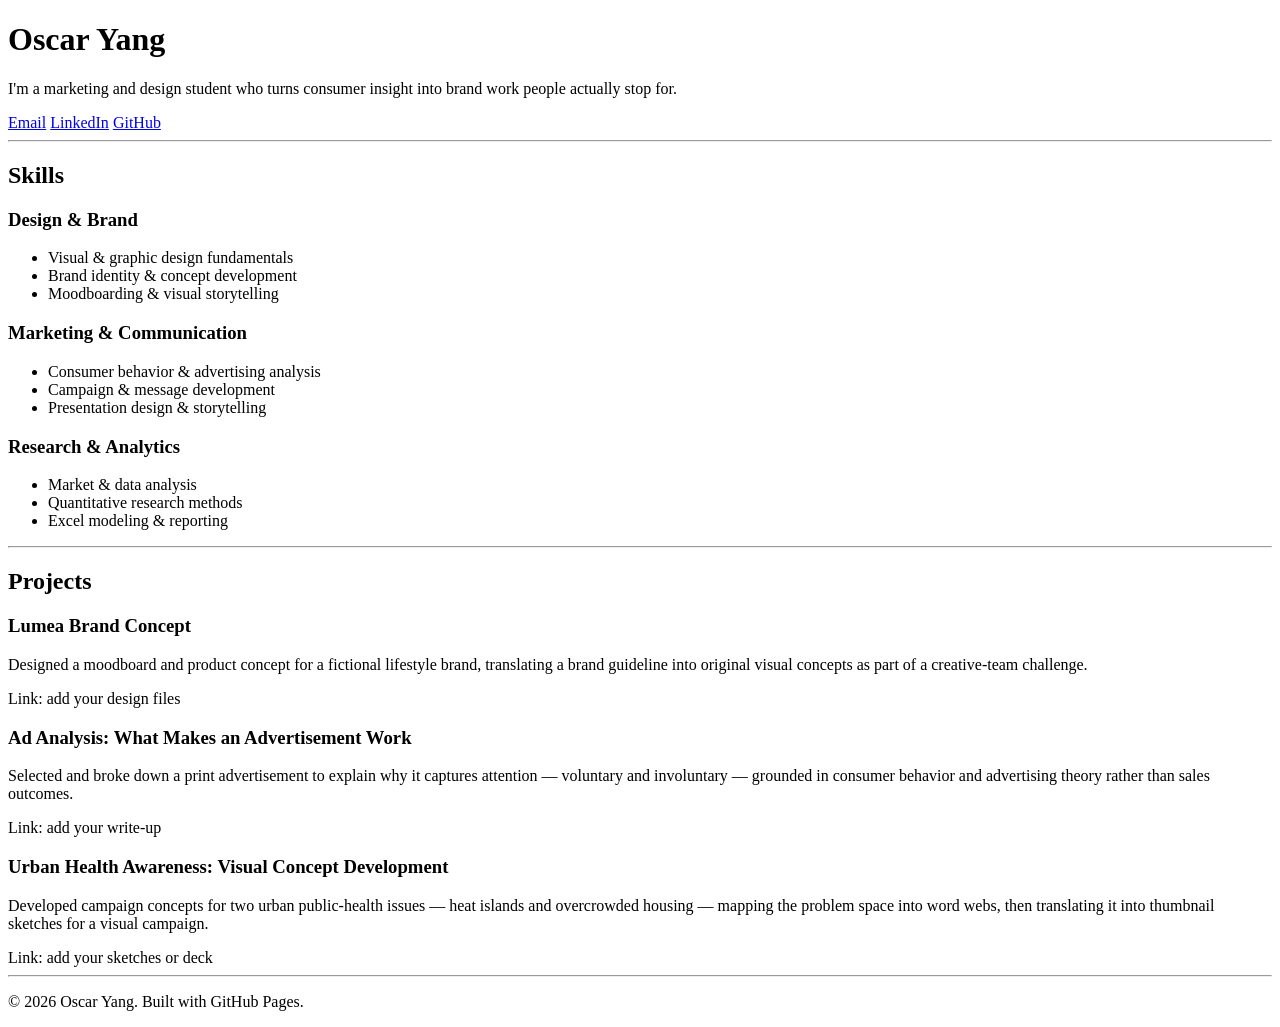
==== index.html @ eaabc6bc "Create index.html main page" ====
<!doctype html>
<html lang="en">
<head>
  <meta charset="UTF-8" />
  <meta name="viewport" content="width=device-width, initial-scale=1.0" />
  <title>Oscar Yang — Portfolio</title>
  <meta name="description" content="Oscar Yang — business, analytics, and design portfolio." />
  <link rel="preconnect" href="https://fonts.googleapis.com">
  <link rel="preconnect" href="https://fonts.gstatic.com" crossorigin>
  <link href="https://fonts.googleapis.com/css2?family=Fraunces:opsz,wght@9..144,400;9..144,500;9..144,600&family=IBM+Plex+Sans:wght@400;500;600&display=swap" rel="stylesheet">
  <link rel="stylesheet" href="style.css">
</head>
<body>

  <div class="wrap">

    <!-- ============ PERSONAL STATEMENT ============ -->
    <header class="hero">
      <h1 class="name">Oscar Yang</h1>
      <!-- EDIT: adjust wording so it sounds like you -->
      <p class="statement">I'm a marketing and design student who turns consumer insight into brand work people actually stop for.</p>
      <nav class="contact-row" aria-label="Contact links">
        <!-- EDIT: swap in your real email / LinkedIn / GitHub -->
        <a href="mailto:oscar.yang@example.com">Email</a>
        <a href="https://linkedin.com/in/your-handle" target="_blank" rel="noopener">LinkedIn</a>
        <a href="https://github.com/your-username" target="_blank" rel="noopener">GitHub</a>
      </nav>
    </header>

    <hr class="rule" />

    <!-- ============ SKILLS ============ -->
    <section id="skills" aria-labelledby="skills-heading">
      <h2 id="skills-heading">Skills</h2>
      <div class="skills-grid">

        <div class="skill-group">
          <h3>Design &amp; Brand</h3>
          <ul>
            <li>Visual &amp; graphic design fundamentals</li>
            <li>Brand identity &amp; concept development</li>
            <li>Moodboarding &amp; visual storytelling</li>
          </ul>
        </div>

        <div class="skill-group">
          <h3>Marketing &amp; Communication</h3>
          <ul>
            <li>Consumer behavior &amp; advertising analysis</li>
            <li>Campaign &amp; message development</li>
            <li>Presentation design &amp; storytelling</li>
          </ul>
        </div>

        <div class="skill-group">
          <h3>Research &amp; Analytics</h3>
          <ul>
            <li>Market &amp; data analysis</li>
            <li>Quantitative research methods</li>
            <li>Excel modeling &amp; reporting</li>
          </ul>
        </div>

      </div>
    </section>

    <hr class="rule" />

    <!-- ============ PROJECTS ============ -->
    <!-- EDIT: swap these three for the projects you actually want employers to see -->
    <section id="projects" aria-labelledby="projects-heading">
      <h2 id="projects-heading">Projects</h2>
      <div class="projects-grid">

        <article class="project-card">
          <h3>Lumea Brand Concept</h3>
          <p>Designed a moodboard and product concept for a fictional lifestyle brand, translating a brand guideline into original visual concepts as part of a creative-team challenge.</p>
          <!-- EDIT: add href to your design files -->
          <span class="project-link muted">Link: add your design files</span>
        </article>

        <article class="project-card">
          <h3>Ad Analysis: What Makes an Advertisement Work</h3>
          <p>Selected and broke down a print advertisement to explain why it captures attention — voluntary and involuntary — grounded in consumer behavior and advertising theory rather than sales outcomes.</p>
          <!-- EDIT: add href to your write-up -->
          <span class="project-link muted">Link: add your write-up</span>
        </article>

        <article class="project-card">
          <h3>Urban Health Awareness: Visual Concept Development</h3>
          <p>Developed campaign concepts for two urban public-health issues — heat islands and overcrowded housing — mapping the problem space into word webs, then translating it into thumbnail sketches for a visual campaign.</p>
          <!-- EDIT: add href to your sketches or deck -->
          <span class="project-link muted">Link: add your sketches or deck</span>
        </article>

      </div>
    </section>

    <hr class="rule" />

    <footer class="footer">
      <p>&copy; 2026 Oscar Yang. Built with GitHub Pages.</p>
    </footer>

  </div>

</body>
</html>
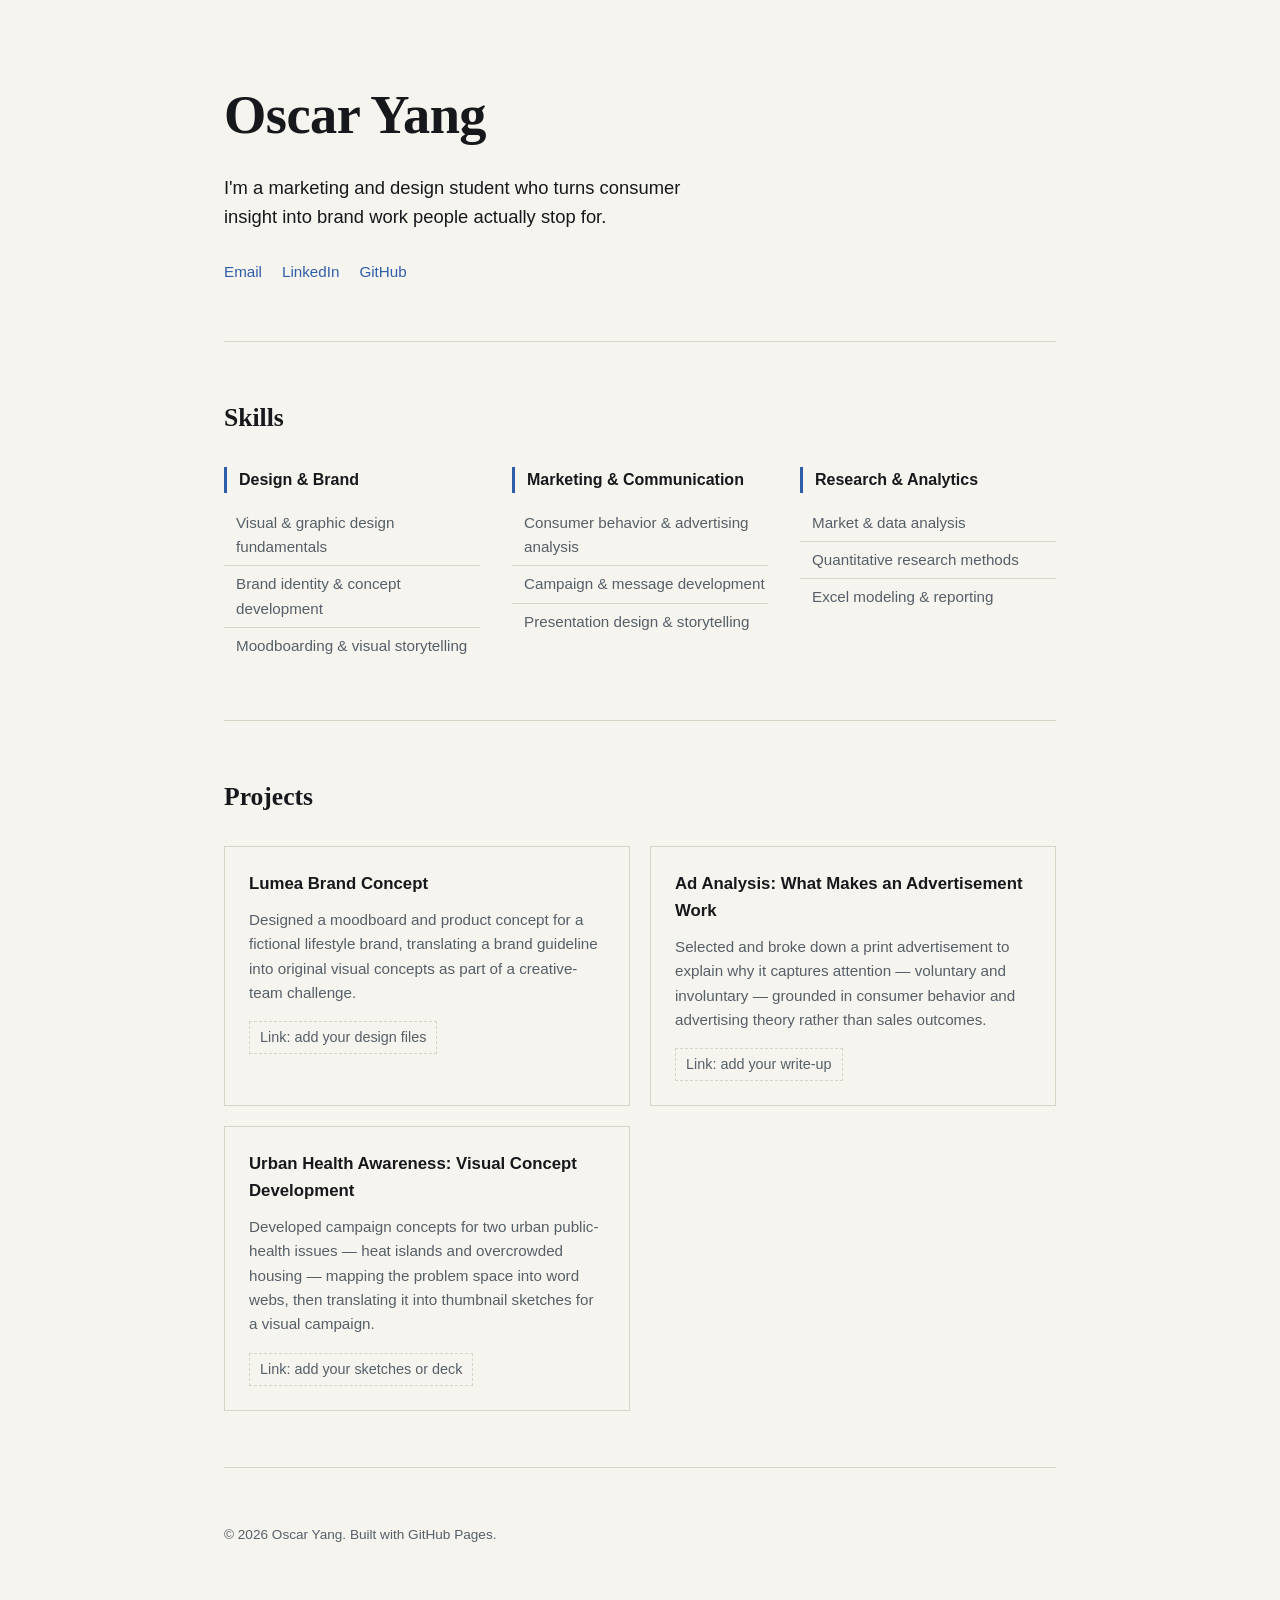
==== commit 99a78086: "Update index.html" ====
--- a/index.html
+++ b/index.html
@@ -21,9 +21,9 @@
       <p class="statement">I'm a marketing and design student who turns consumer insight into brand work people actually stop for.</p>
       <nav class="contact-row" aria-label="Contact links">
         <!-- EDIT: swap in your real email / LinkedIn / GitHub -->
-        <a href="mailto:oscar.yang@example.com">Email</a>
-        <a href="https://linkedin.com/in/your-handle" target="_blank" rel="noopener">LinkedIn</a>
-        <a href="https://github.com/your-username" target="_blank" rel="noopener">GitHub</a>
+        <a href="mailto:oy37@scarletmail.rutgers.edu">Email</a>
+        <a href="https://www.linkedin.com/in/oscar-yang40/="_blank" rel="noopener">LinkedIn</a>
+        <a href="https://github.com/oy37" target="_blank" rel="noopener">GitHub</a>
       </nav>
     </header>
 
--- a/style.css
+++ b/style.css
@@ -0,0 +1,205 @@
+:root {
+  --paper: #F6F4EE;
+  --ink: #17181C;
+  --slate: #565F68;
+  --line: #D8D3C6;
+  --accent: #2F5EA8;
+  --accent-soft: #E8EEF7;
+
+  --serif: "Fraunces", Georgia, serif;
+  --sans: "IBM Plex Sans", -apple-system, BlinkMacSystemFont, "Segoe UI", sans-serif;
+}
+
+* {
+  box-sizing: border-box;
+}
+
+html {
+  scroll-behavior: smooth;
+}
+
+body {
+  margin: 0;
+  background: var(--paper);
+  color: var(--ink);
+  font-family: var(--sans);
+  font-size: 17px;
+  line-height: 1.6;
+  -webkit-font-smoothing: antialiased;
+}
+
+.wrap {
+  max-width: 880px;
+  margin: 0 auto;
+  padding: 72px 24px 96px;
+}
+
+a {
+  color: var(--accent);
+  text-decoration: none;
+  border-bottom: 1px solid transparent;
+}
+
+a:hover {
+  border-bottom-color: var(--accent);
+}
+
+a:focus-visible,
+button:focus-visible {
+  outline: 2px solid var(--accent);
+  outline-offset: 3px;
+}
+
+/* ---------- Hero / Personal statement ---------- */
+
+.hero {
+  animation: rise 0.5s ease-out;
+}
+
+@media (prefers-reduced-motion: reduce) {
+  .hero {
+    animation: none;
+  }
+}
+
+@keyframes rise {
+  from { opacity: 0; transform: translateY(8px); }
+  to { opacity: 1; transform: translateY(0); }
+}
+
+.name {
+  font-family: var(--serif);
+  font-weight: 600;
+  font-size: clamp(2.4rem, 5vw, 3.4rem);
+  letter-spacing: -0.01em;
+  margin: 0 0 14px;
+}
+
+.statement {
+  font-size: 1.15rem;
+  max-width: 46ch;
+  color: var(--ink);
+  margin: 0 0 28px;
+}
+
+.contact-row {
+  display: flex;
+  gap: 20px;
+  font-size: 0.95rem;
+}
+
+/* ---------- Section rules ---------- */
+
+.rule {
+  border: none;
+  border-top: 1px solid var(--line);
+  margin: 56px 0;
+}
+
+section h2 {
+  font-family: var(--serif);
+  font-weight: 600;
+  font-size: 1.6rem;
+  margin: 0 0 28px;
+}
+
+/* ---------- Skills ---------- */
+
+.skills-grid {
+  display: grid;
+  grid-template-columns: repeat(3, 1fr);
+  gap: 32px;
+}
+
+.skill-group h3 {
+  font-size: 1rem;
+  font-weight: 600;
+  margin: 0 0 12px;
+  padding-left: 12px;
+  border-left: 3px solid var(--accent);
+}
+
+.skill-group ul {
+  margin: 0;
+  padding: 0;
+  list-style: none;
+}
+
+.skill-group li {
+  color: var(--slate);
+  font-size: 0.95rem;
+  padding: 6px 0 6px 12px;
+  border-bottom: 1px solid var(--line);
+}
+
+.skill-group li:last-child {
+  border-bottom: none;
+}
+
+/* ---------- Projects ---------- */
+
+.projects-grid {
+  display: grid;
+  grid-template-columns: 1fr 1fr;
+  gap: 20px;
+}
+
+.project-card {
+  border: 1px solid var(--line);
+  padding: 24px;
+  background: transparent;
+}
+
+.project-card h3 {
+  font-size: 1.05rem;
+  font-weight: 600;
+  margin: 0 0 10px;
+}
+
+.project-card p {
+  color: var(--slate);
+  font-size: 0.95rem;
+  margin: 0 0 16px;
+}
+
+.project-link {
+  display: inline-block;
+  font-size: 0.9rem;
+  padding: 4px 10px;
+  background: var(--accent-soft);
+  color: var(--accent);
+}
+
+.project-link.muted {
+  background: transparent;
+  color: var(--slate);
+  border: 1px dashed var(--line);
+}
+
+/* ---------- Footer ---------- */
+
+.footer {
+  color: var(--slate);
+  font-size: 0.85rem;
+}
+
+/* ---------- Responsive ---------- */
+
+@media (max-width: 700px) {
+  .wrap {
+    padding: 48px 20px 72px;
+  }
+
+  .skills-grid {
+    grid-template-columns: 1fr;
+    gap: 24px;
+  }
+
+  .projects-grid {
+    grid-template-columns: 1fr;
+  }
+
+  .contact-row {
+    flex-wrap: wrap;
+  }
+}
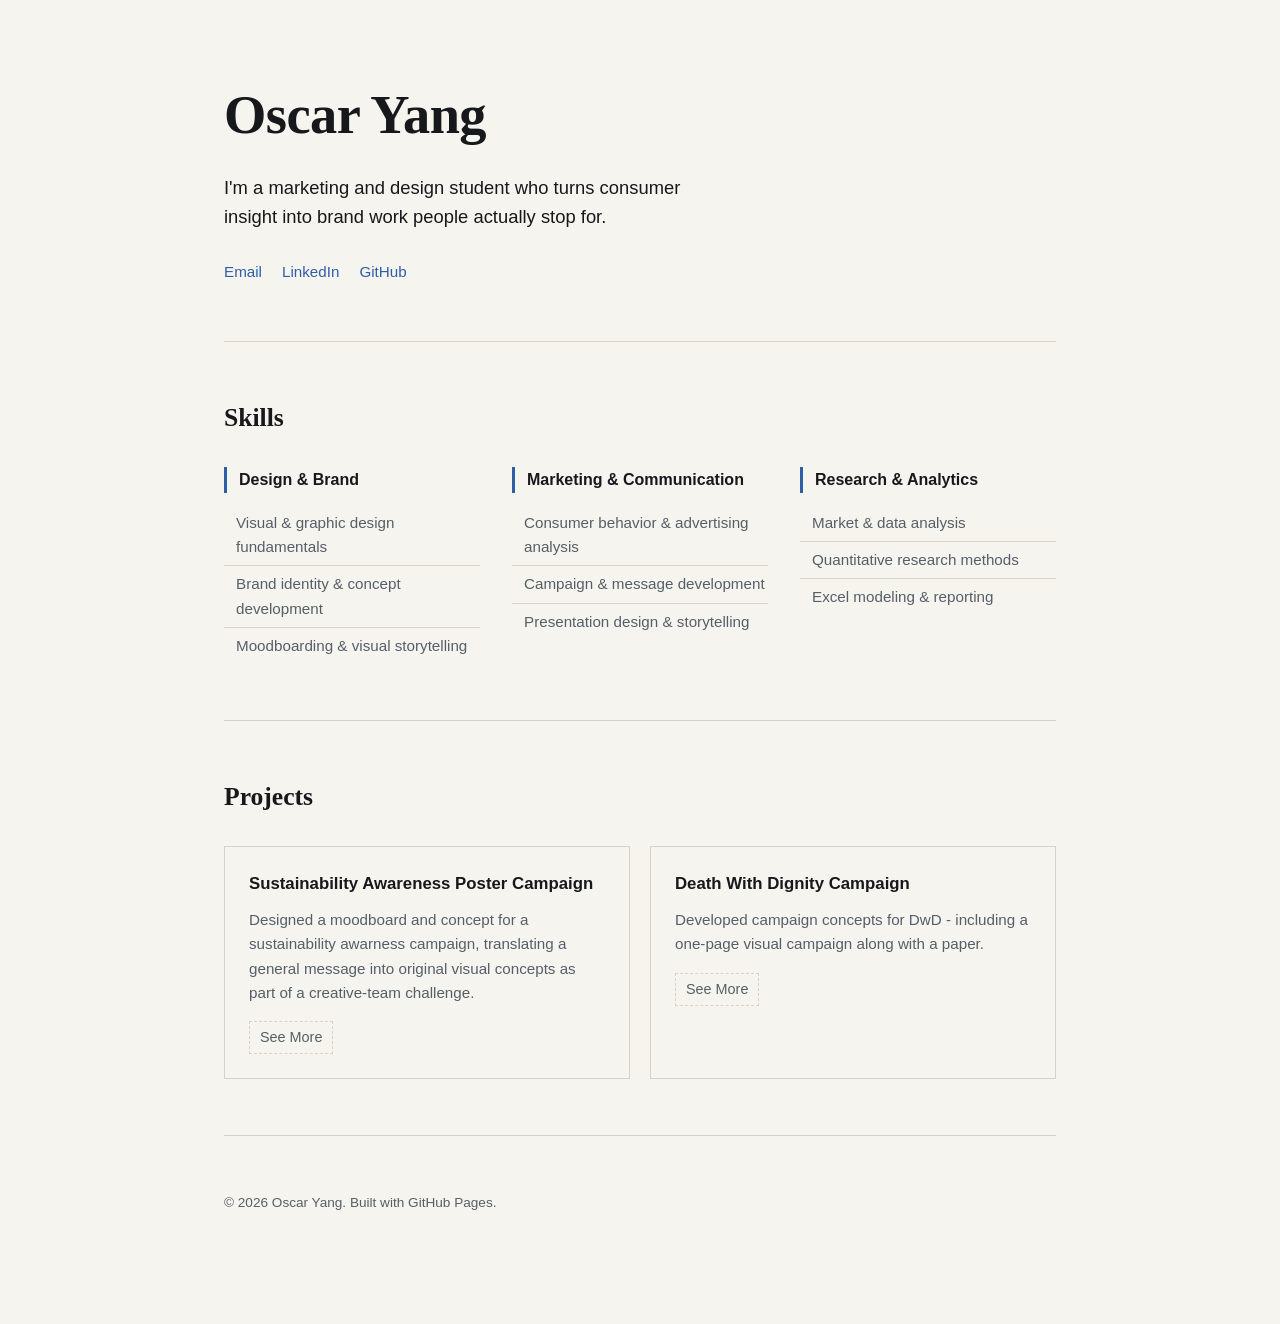
==== commit 4c5d963b: "Update project descriptions and titles in index.html" ====
--- a/index.html
+++ b/index.html
@@ -73,24 +73,17 @@
       <div class="projects-grid">
 
         <article class="project-card">
-          <h3>Lumea Brand Concept</h3>
-          <p>Designed a moodboard and product concept for a fictional lifestyle brand, translating a brand guideline into original visual concepts as part of a creative-team challenge.</p>
+          <h3>Sustainability Awareness Poster Campaign</h3>
+          <p>Designed a moodboard and  concept for a sustainability awarness campaign, translating a general message into original visual concepts as part of a creative-team challenge.</p>
           <!-- EDIT: add href to your design files -->
-          <span class="project-link muted">Link: add your design files</span>
+          <span class="project-link muted">See More</span>
         </article>
 
         <article class="project-card">
-          <h3>Ad Analysis: What Makes an Advertisement Work</h3>
-          <p>Selected and broke down a print advertisement to explain why it captures attention — voluntary and involuntary — grounded in consumer behavior and advertising theory rather than sales outcomes.</p>
-          <!-- EDIT: add href to your write-up -->
-          <span class="project-link muted">Link: add your write-up</span>
-        </article>
-
-        <article class="project-card">
-          <h3>Urban Health Awareness: Visual Concept Development</h3>
-          <p>Developed campaign concepts for two urban public-health issues — heat islands and overcrowded housing — mapping the problem space into word webs, then translating it into thumbnail sketches for a visual campaign.</p>
+          <h3>Death With Dignity Campaign</h3>
+          <p>Developed campaign concepts for DwD - including a one-page visual campaign along with a paper.</p>
           <!-- EDIT: add href to your sketches or deck -->
-          <span class="project-link muted">Link: add your sketches or deck</span>
+          <span class="project-link muted">See More</span>
         </article>
 
       </div>
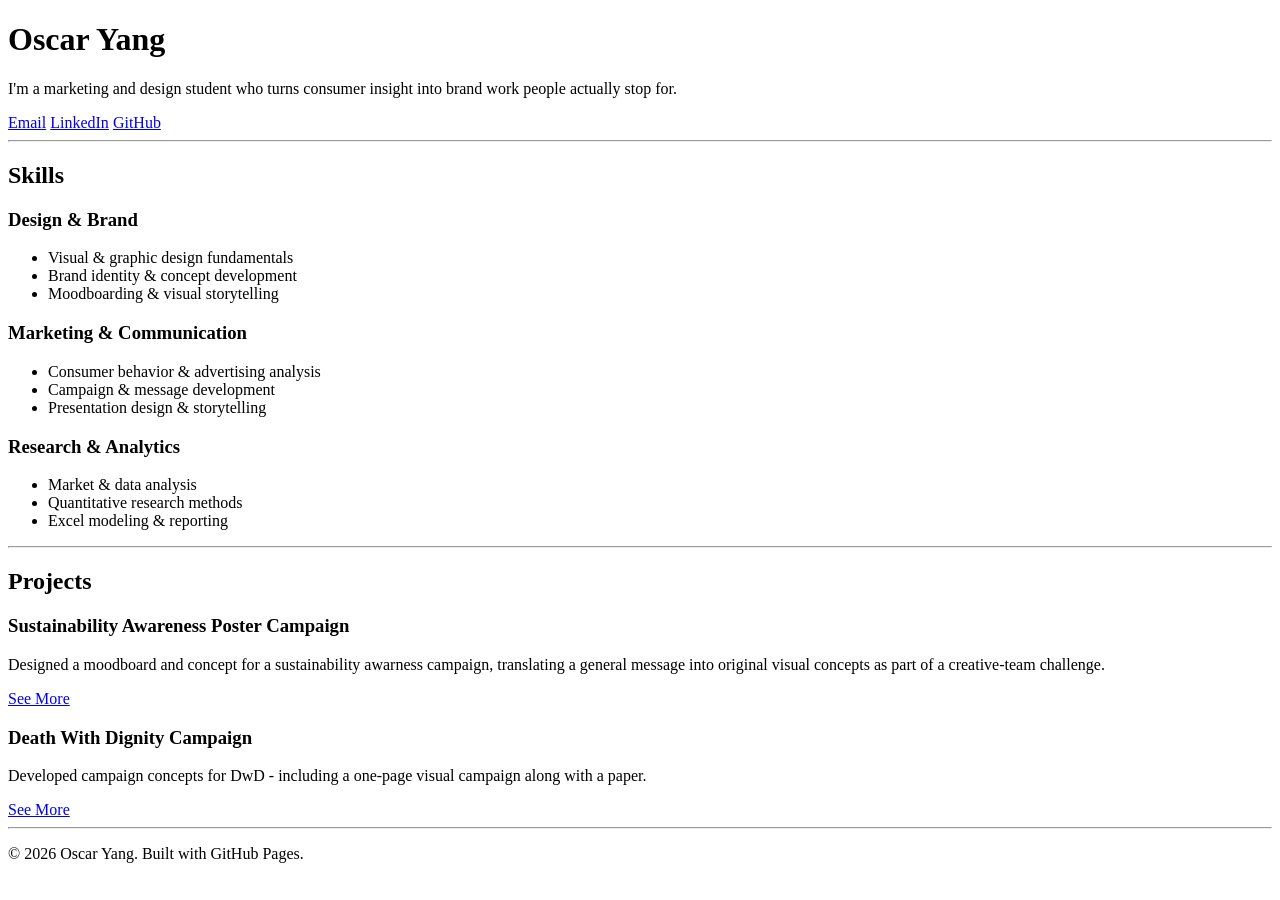
==== commit 58d5ad6f: "Add project links to project detail pages from portfolio cards" ====
--- a/index.html
+++ b/index.html
@@ -76,14 +76,14 @@
           <h3>Sustainability Awareness Poster Campaign</h3>
           <p>Designed a moodboard and  concept for a sustainability awarness campaign, translating a general message into original visual concepts as part of a creative-team challenge.</p>
           <!-- EDIT: add href to your design files -->
-          <span class="project-link muted">See More</span>
+          <a class="project-link" href="project1.html" target="_blank" rel="noopener">See More</a>
         </article>
 
         <article class="project-card">
           <h3>Death With Dignity Campaign</h3>
           <p>Developed campaign concepts for DwD - including a one-page visual campaign along with a paper.</p>
           <!-- EDIT: add href to your sketches or deck -->
-          <span class="project-link muted">See More</span>
+          <a class="project-link" href="project2.html" target="_blank" rel="noopener">See More</a>
         </article>
 
       </div>
--- a/style.css
+++ b/style.css
@@ -1,205 +1,294 @@
-:root {
-  --paper: #F6F4EE;
-  --ink: #17181C;
-  --slate: #565F68;
-  --line: #D8D3C6;
-  --accent: #2F5EA8;
-  --accent-soft: #E8EEF7;
-
-  --serif: "Fraunces", Georgia, serif;
-  --sans: "IBM Plex Sans", -apple-system, BlinkMacSystemFont, "Segoe UI", sans-serif;
-}
-
-* {
-  box-sizing: border-box;
-}
-
-html {
-  scroll-behavior: smooth;
-}
-
-body {
-  margin: 0;
-  background: var(--paper);
-  color: var(--ink);
-  font-family: var(--sans);
-  font-size: 17px;
-  line-height: 1.6;
-  -webkit-font-smoothing: antialiased;
-}
-
-.wrap {
-  max-width: 880px;
-  margin: 0 auto;
-  padding: 72px 24px 96px;
-}
-
-a {
-  color: var(--accent);
-  text-decoration: none;
-  border-bottom: 1px solid transparent;
-}
-
-a:hover {
-  border-bottom-color: var(--accent);
-}
-
-a:focus-visible,
-button:focus-visible {
-  outline: 2px solid var(--accent);
-  outline-offset: 3px;
-}
-
-/* ---------- Hero / Personal statement ---------- */
-
-.hero {
-  animation: rise 0.5s ease-out;
-}
-
-@media (prefers-reduced-motion: reduce) {
-  .hero {
-    animation: none;
-  }
-}
-
-@keyframes rise {
-  from { opacity: 0; transform: translateY(8px); }
-  to { opacity: 1; transform: translateY(0); }
-}
-
-.name {
-  font-family: var(--serif);
-  font-weight: 600;
-  font-size: clamp(2.4rem, 5vw, 3.4rem);
-  letter-spacing: -0.01em;
-  margin: 0 0 14px;
-}
-
-.statement {
-  font-size: 1.15rem;
-  max-width: 46ch;
-  color: var(--ink);
-  margin: 0 0 28px;
-}
-
-.contact-row {
-  display: flex;
-  gap: 20px;
-  font-size: 0.95rem;
-}
-
-/* ---------- Section rules ---------- */
-
-.rule {
-  border: none;
-  border-top: 1px solid var(--line);
-  margin: 56px 0;
-}
-
-section h2 {
-  font-family: var(--serif);
-  font-weight: 600;
-  font-size: 1.6rem;
-  margin: 0 0 28px;
-}
-
-/* ---------- Skills ---------- */
-
-.skills-grid {
-  display: grid;
-  grid-template-columns: repeat(3, 1fr);
-  gap: 32px;
-}
-
-.skill-group h3 {
-  font-size: 1rem;
-  font-weight: 600;
-  margin: 0 0 12px;
-  padding-left: 12px;
-  border-left: 3px solid var(--accent);
-}
-
-.skill-group ul {
-  margin: 0;
-  padding: 0;
-  list-style: none;
-}
-
-.skill-group li {
-  color: var(--slate);
-  font-size: 0.95rem;
-  padding: 6px 0 6px 12px;
-  border-bottom: 1px solid var(--line);
-}
-
-.skill-group li:last-child {
-  border-bottom: none;
-}
-
-/* ---------- Projects ---------- */
-
-.projects-grid {
-  display: grid;
-  grid-template-columns: 1fr 1fr;
-  gap: 20px;
-}
-
-.project-card {
-  border: 1px solid var(--line);
-  padding: 24px;
-  background: transparent;
-}
-
-.project-card h3 {
-  font-size: 1.05rem;
-  font-weight: 600;
-  margin: 0 0 10px;
-}
-
-.project-card p {
-  color: var(--slate);
-  font-size: 0.95rem;
-  margin: 0 0 16px;
-}
-
-.project-link {
-  display: inline-block;
-  font-size: 0.9rem;
-  padding: 4px 10px;
-  background: var(--accent-soft);
-  color: var(--accent);
-}
-
-.project-link.muted {
-  background: transparent;
-  color: var(--slate);
-  border: 1px dashed var(--line);
-}
-
-/* ---------- Footer ---------- */
-
-.footer {
-  color: var(--slate);
-  font-size: 0.85rem;
-}
-
-/* ---------- Responsive ---------- */
-
-@media (max-width: 700px) {
-  .wrap {
-    padding: 48px 20px 72px;
-  }
-
-  .skills-grid {
-    grid-template-columns: 1fr;
-    gap: 24px;
-  }
-
-  .projects-grid {
-    grid-template-columns: 1fr;
-  }
-
-  .contact-row {
-    flex-wrap: wrap;
-  }
-}
+1| :root {
+2|   --paper: #F6F4EE;
+3|   --ink: #17181C;
+4|   --slate: #565F68;
+5|   --line: #D8D3C6;
+6|   --accent: #2F5EA8;
+7|   --accent-soft: #E8EEF7;
+8| 
+9|   --serif: "Fraunces", Georgia, serif;
+10|   --sans: "IBM Plex Sans", -apple-system, BlinkMacSystemFont, "Segoe UI", sans-serif;
+11| }
+12| 
+13| * {
+14|   box-sizing: border-box;
+15| }
+16| 
+17| html {
+18|   scroll-behavior: smooth;
+19| }
+20| 
+21| body {
+22|   margin: 0;
+23|   background: var(--paper);
+24|   color: var(--ink);
+25|   font-family: var(--sans);
+26|   font-size: 17px;
+27|   line-height: 1.6;
+28|   -webkit-font-smoothing: antialiased;
+29| }
+30| 
+31| .wrap {
+32|   max-width: 880px;
+33|   margin: 0 auto;
+34|   padding: 72px 24px 96px;
+35| }
+36| 
+37| a {
+38|   color: var(--accent);
+39|   text-decoration: none;
+40|   border-bottom: 1px solid transparent;
+41| }
+42| 
+43| a:hover {
+44|   border-bottom-color: var(--accent);
+45| }
+46| 
+47| a:focus-visible,
+48| button:focus-visible {
+49|   outline: 2px solid var(--accent);
+50|   outline-offset: 3px;
+50| }
+51| 
+52| /* ---------- Hero / Personal statement ---------- */
+53| 
+54| .hero {
+55|   animation: rise 0.5s ease-out;
+56| }
+57| 
+58| @media (prefers-reduced-motion: reduce) {
+59|   .hero {
+60|     animation: none;
+61|   }
+62| }
+63| 
+64| @keyframes rise {
+65|   from { opacity: 0; transform: translateY(8px); }
+66|   to { opacity: 1; transform: translateY(0); }
+67| }
+68| 
+69| .name {
+70|   font-family: var(--serif);
+71|   font-weight: 600;
+72|   font-size: clamp(2.4rem, 5vw, 3.4rem);
+73|   letter-spacing: -0.01em;
+74|   margin: 0 0 14px;
+75| }
+76| 
+77| .statement {
+78|   font-size: 1.15rem;
+79|   max-width: 46ch;
+80|   color: var(--ink);
+81|   margin: 0 0 28px;
+82| }
+83| 
+84| .contact-row {
+85|   display: flex;
+86|   gap: 20px;
+87|   font-size: 0.95rem;
+88| }
+89| 
+90| /* ---------- Section rules ---------- */
+91| 
+92| .rule {
+93|   border: none;
+94|   border-top: 1px solid var(--line);
+95|   margin: 56px 0;
+96| }
+97| 
+98| section h2 {
+99|   font-family: var(--serif);
+100|   font-weight: 600;
+101|   font-size: 1.6rem;
+102|   margin: 0 0 28px;
+103| }
+104| 
+105| /* ---------- Skills ---------- */
+106| 
+107| .skills-grid {
+108|   display: grid;
+109|   grid-template-columns: repeat(3, 1fr);
+110|   gap: 32px;
+111| }
+112| 
+113| .skill-group h3 {
+114|   font-size: 1rem;
+115|   font-weight: 600;
+116|   margin: 0 0 12px;
+117|   padding-left: 12px;
+118|   border-left: 3px solid var(--accent);
+119| }
+120| 
+121| .skill-group ul {
+122|   margin: 0;
+123|   padding: 0;
+124|   list-style: none;
+125| }
+126| 
+127| .skill-group li {
+128|   color: var(--slate);
+129|   font-size: 0.95rem;
+130|   padding: 6px 0 6px 12px;
+131|   border-bottom: 1px solid var(--line);
+132| }
+133| 
+134| .skill-group li:last-child {
+135|   border-bottom: none;
+136| }
+137| 
+138| /* ---------- Projects ---------- */
+139| 
+140| .projects-grid {
+141|   display: grid;
+142|   grid-template-columns: 1fr 1fr;
+143|   gap: 20px;
+144| }
+145| 
+146| .project-card {
+147|   border: 1px solid var(--line);
+148|   padding: 24px;
+149|   background: transparent;
+150| }
+151| 
+152| .project-card h3 {
+153|   font-size: 1.05rem;
+154|   font-weight: 600;
+155|   margin: 0 0 10px;
+156| }
+157| 
+158| .project-card p {
+159|   color: var(--slate);
+160|   font-size: 0.95rem;
+161|   margin: 0 0 16px;
+162| }
+163| 
+164| .project-link {
+165|   display: inline-block;
+166|   font-size: 0.9rem;
+167|   padding: 4px 10px;
+168|   background: var(--accent-soft);
+169|   color: var(--accent);
+170| }
+171| 
+172| .project-link.muted {
+173|   background: transparent;
+174|   color: var(--slate);
+175|   border: 1px dashed var(--line);
+176| }
+177| 
+178| /* ---------- Project Page ---------- */
+179| 
+180| .project-page {
+181|   padding-top: 56px;
+182| }
+183| 
+184| .back-link {
+185|   display: inline-block;
+186|   margin-bottom: 22px;
+187|   color: var(--accent);
+188|   font-size: 0.9rem;
+189| }
+190| 
+191| .project-header {
+192|   margin-bottom: 40px;
+193| }
+194| 
+195| .eyebrow {
+196|   margin: 0 0 12px;
+197|   color: var(--slate);
+198|   font-size: 0.72rem;
+199|   letter-spacing: 0.14em;
+200|   text-transform: uppercase;
+201|   font-weight: 600;
+202| }
+203| 
+204| .project-header h1 {
+205|   font-family: var(--serif);
+206|   font-weight: 600;
+207|   font-size: clamp(2.2rem, 5vw, 3.1rem);
+208|   letter-spacing: -0.01em;
+209|   margin: 0 0 10px;
+210| }
+211| 
+212| .project-summary {
+213|   max-width: 60ch;
+213|   margin: 0;
+214|   color: var(--slate);
+214|   font-size: 1.02rem;
+214| }
+215| 
+216| .project-gallery {
+217|   display: grid;
+218|   gap: 26px;
+217| }
+218| 
+219| .project-section {
+220|   padding-top: 22px;
+221|   border-top: 1px solid var(--line);
+222| }
+223| 
+224| .project-section:first-child {
+225|   border-top: none;
+226|   padding-top: 0;
+227| }
+228| 
+229| .image-placeholder {
+230|   display: flex;
+231|   align-items: center;
+232|   justify-content: center;
+232|   width: 100%;
+233|   height: 260px;
+234|   margin-bottom: 18px;
+235|   border: 1px solid var(--line);
+236|   background: linear-gradient(135deg, var(--accent-soft), rgba(255,255,255,0.25));
+237|   color: var(--slate);
+238|   font-size: 0.78rem;
+239|   letter-spacing: 0.12em;
+240|   text-transform: uppercase;
+241| }
+242| 
+243| .project-section h2 {
+244|   font-family: var(--serif);
+245|   font-weight: 600;
+246|   font-size: clamp(1.25rem, 2vw, 1.6rem);
+247|   margin: 0 0 10px;
+248| }
+249| 
+250| .caption {
+251|   margin: 0;
+252|   color: var(--slate);
+253|   font-size: 0.97rem;
+254| }
+255| 
+256| /* ---------- Footer ---------- */
+257| 
+258| .footer {
+259|   color: var(--slate);
+260|   font-size: 0.85rem;
+261| }
+262| 
+263| /* ---------- Responsive ---------- */
+264| 
+265| @media (max-width: 700px) {
+266|   .wrap {
+267|     padding: 48px 20px 72px;
+268|   }
+269| 
+270|   .skills-grid {
+271|     grid-template-columns: 1fr;
+272|     gap: 24px;
+273|   }
+274| 
+275|   .projects-grid {
+276|     grid-template-columns: 1fr;
+277|   }
+278| 
+279|   .contact-row {
+280|     flex-wrap: wrap;
+281|   }
+282| 
+283|   .image-placeholder {
+284|     height: 200px;
+285|   }
+286| }
+287| 
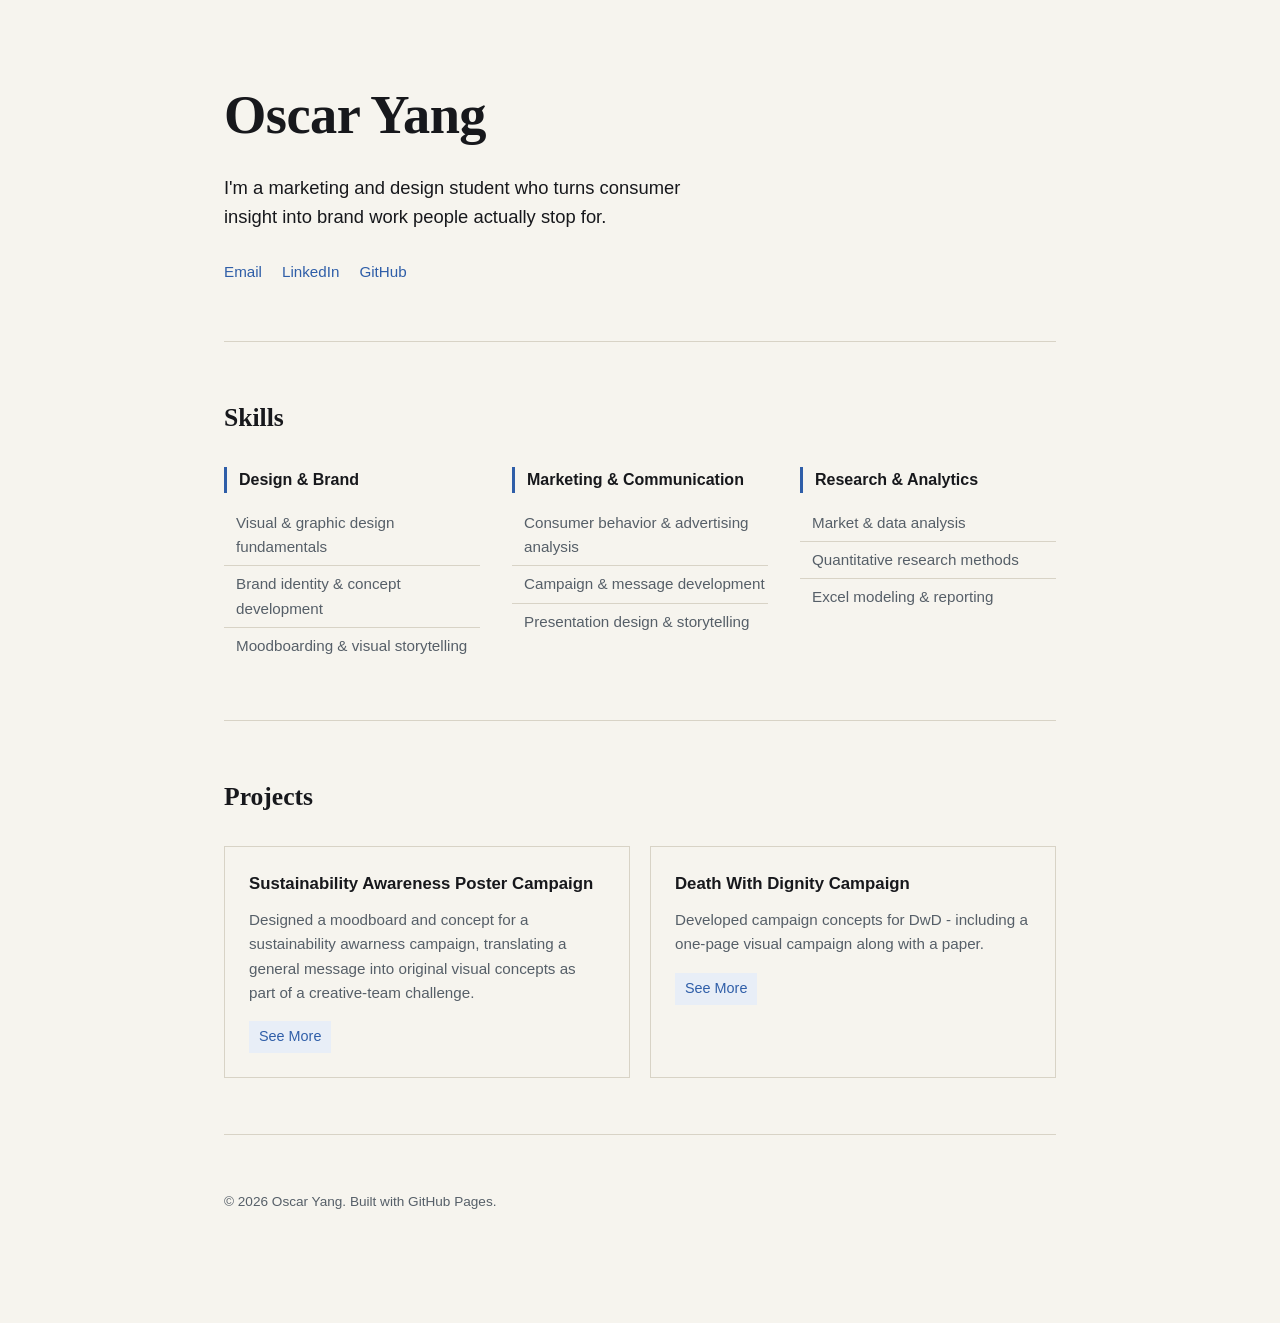
==== commit fbacbaec: "Fix LinkedIn link formatting in index.html" ====
--- a/index.html
+++ b/index.html
@@ -22,7 +22,7 @@
       <nav class="contact-row" aria-label="Contact links">
         <!-- EDIT: swap in your real email / LinkedIn / GitHub -->
         <a href="mailto:oy37@scarletmail.rutgers.edu">Email</a>
-        <a href="https://www.linkedin.com/in/oscar-yang40/="_blank" rel="noopener">LinkedIn</a>
+        <a href="https://www.linkedin.com/in/oscar-yang40/"_blank" rel="noopener">LinkedIn</a>
         <a href="https://github.com/oy37" target="_blank" rel="noopener">GitHub</a>
       </nav>
     </header>
--- a/style.css
+++ b/style.css
@@ -1,294 +1,305 @@
-1| :root {
-2|   --paper: #F6F4EE;
-3|   --ink: #17181C;
-4|   --slate: #565F68;
-5|   --line: #D8D3C6;
-6|   --accent: #2F5EA8;
-7|   --accent-soft: #E8EEF7;
-8| 
-9|   --serif: "Fraunces", Georgia, serif;
-10|   --sans: "IBM Plex Sans", -apple-system, BlinkMacSystemFont, "Segoe UI", sans-serif;
-11| }
-12| 
-13| * {
-14|   box-sizing: border-box;
-15| }
-16| 
-17| html {
-18|   scroll-behavior: smooth;
-19| }
-20| 
-21| body {
-22|   margin: 0;
-23|   background: var(--paper);
-24|   color: var(--ink);
-25|   font-family: var(--sans);
-26|   font-size: 17px;
-27|   line-height: 1.6;
-28|   -webkit-font-smoothing: antialiased;
-29| }
-30| 
-31| .wrap {
-32|   max-width: 880px;
-33|   margin: 0 auto;
-34|   padding: 72px 24px 96px;
-35| }
-36| 
-37| a {
-38|   color: var(--accent);
-39|   text-decoration: none;
-40|   border-bottom: 1px solid transparent;
-41| }
-42| 
-43| a:hover {
-44|   border-bottom-color: var(--accent);
-45| }
-46| 
-47| a:focus-visible,
-48| button:focus-visible {
-49|   outline: 2px solid var(--accent);
-50|   outline-offset: 3px;
-50| }
-51| 
-52| /* ---------- Hero / Personal statement ---------- */
-53| 
-54| .hero {
-55|   animation: rise 0.5s ease-out;
-56| }
-57| 
-58| @media (prefers-reduced-motion: reduce) {
-59|   .hero {
-60|     animation: none;
-61|   }
-62| }
-63| 
-64| @keyframes rise {
-65|   from { opacity: 0; transform: translateY(8px); }
-66|   to { opacity: 1; transform: translateY(0); }
-67| }
-68| 
-69| .name {
-70|   font-family: var(--serif);
-71|   font-weight: 600;
-72|   font-size: clamp(2.4rem, 5vw, 3.4rem);
-73|   letter-spacing: -0.01em;
-74|   margin: 0 0 14px;
-75| }
-76| 
-77| .statement {
-78|   font-size: 1.15rem;
-79|   max-width: 46ch;
-80|   color: var(--ink);
-81|   margin: 0 0 28px;
-82| }
-83| 
-84| .contact-row {
-85|   display: flex;
-86|   gap: 20px;
-87|   font-size: 0.95rem;
-88| }
-89| 
-90| /* ---------- Section rules ---------- */
-91| 
-92| .rule {
-93|   border: none;
-94|   border-top: 1px solid var(--line);
-95|   margin: 56px 0;
-96| }
-97| 
-98| section h2 {
-99|   font-family: var(--serif);
-100|   font-weight: 600;
-101|   font-size: 1.6rem;
-102|   margin: 0 0 28px;
-103| }
-104| 
-105| /* ---------- Skills ---------- */
-106| 
-107| .skills-grid {
-108|   display: grid;
-109|   grid-template-columns: repeat(3, 1fr);
-110|   gap: 32px;
-111| }
-112| 
-113| .skill-group h3 {
-114|   font-size: 1rem;
-115|   font-weight: 600;
-116|   margin: 0 0 12px;
-117|   padding-left: 12px;
-118|   border-left: 3px solid var(--accent);
-119| }
-120| 
-121| .skill-group ul {
-122|   margin: 0;
-123|   padding: 0;
-124|   list-style: none;
-125| }
-126| 
-127| .skill-group li {
-128|   color: var(--slate);
-129|   font-size: 0.95rem;
-130|   padding: 6px 0 6px 12px;
-131|   border-bottom: 1px solid var(--line);
-132| }
-133| 
-134| .skill-group li:last-child {
-135|   border-bottom: none;
-136| }
-137| 
-138| /* ---------- Projects ---------- */
-139| 
-140| .projects-grid {
-141|   display: grid;
-142|   grid-template-columns: 1fr 1fr;
-143|   gap: 20px;
-144| }
-145| 
-146| .project-card {
-147|   border: 1px solid var(--line);
-148|   padding: 24px;
-149|   background: transparent;
-150| }
-151| 
-152| .project-card h3 {
-153|   font-size: 1.05rem;
-154|   font-weight: 600;
-155|   margin: 0 0 10px;
-156| }
-157| 
-158| .project-card p {
-159|   color: var(--slate);
-160|   font-size: 0.95rem;
-161|   margin: 0 0 16px;
-162| }
-163| 
-164| .project-link {
-165|   display: inline-block;
-166|   font-size: 0.9rem;
-167|   padding: 4px 10px;
-168|   background: var(--accent-soft);
-169|   color: var(--accent);
-170| }
-171| 
-172| .project-link.muted {
-173|   background: transparent;
-174|   color: var(--slate);
-175|   border: 1px dashed var(--line);
-176| }
-177| 
-178| /* ---------- Project Page ---------- */
-179| 
-180| .project-page {
-181|   padding-top: 56px;
-182| }
-183| 
-184| .back-link {
-185|   display: inline-block;
-186|   margin-bottom: 22px;
-187|   color: var(--accent);
-188|   font-size: 0.9rem;
-189| }
-190| 
-191| .project-header {
-192|   margin-bottom: 40px;
-193| }
-194| 
-195| .eyebrow {
-196|   margin: 0 0 12px;
-197|   color: var(--slate);
-198|   font-size: 0.72rem;
-199|   letter-spacing: 0.14em;
-200|   text-transform: uppercase;
-201|   font-weight: 600;
-202| }
-203| 
-204| .project-header h1 {
-205|   font-family: var(--serif);
-206|   font-weight: 600;
-207|   font-size: clamp(2.2rem, 5vw, 3.1rem);
-208|   letter-spacing: -0.01em;
-209|   margin: 0 0 10px;
-210| }
-211| 
-212| .project-summary {
-213|   max-width: 60ch;
-213|   margin: 0;
-214|   color: var(--slate);
-214|   font-size: 1.02rem;
-214| }
-215| 
-216| .project-gallery {
-217|   display: grid;
-218|   gap: 26px;
-217| }
-218| 
-219| .project-section {
-220|   padding-top: 22px;
-221|   border-top: 1px solid var(--line);
-222| }
-223| 
-224| .project-section:first-child {
-225|   border-top: none;
-226|   padding-top: 0;
-227| }
-228| 
-229| .image-placeholder {
-230|   display: flex;
-231|   align-items: center;
-232|   justify-content: center;
-232|   width: 100%;
-233|   height: 260px;
-234|   margin-bottom: 18px;
-235|   border: 1px solid var(--line);
-236|   background: linear-gradient(135deg, var(--accent-soft), rgba(255,255,255,0.25));
-237|   color: var(--slate);
-238|   font-size: 0.78rem;
-239|   letter-spacing: 0.12em;
-240|   text-transform: uppercase;
-241| }
-242| 
-243| .project-section h2 {
-244|   font-family: var(--serif);
-245|   font-weight: 600;
-246|   font-size: clamp(1.25rem, 2vw, 1.6rem);
-247|   margin: 0 0 10px;
-248| }
-249| 
-250| .caption {
-251|   margin: 0;
-252|   color: var(--slate);
-253|   font-size: 0.97rem;
-254| }
-255| 
-256| /* ---------- Footer ---------- */
-257| 
-258| .footer {
-259|   color: var(--slate);
-260|   font-size: 0.85rem;
-261| }
-262| 
-263| /* ---------- Responsive ---------- */
-264| 
-265| @media (max-width: 700px) {
-266|   .wrap {
-267|     padding: 48px 20px 72px;
-268|   }
-269| 
-270|   .skills-grid {
-271|     grid-template-columns: 1fr;
-272|     gap: 24px;
-273|   }
-274| 
-275|   .projects-grid {
-276|     grid-template-columns: 1fr;
-277|   }
-278| 
-279|   .contact-row {
-280|     flex-wrap: wrap;
-281|   }
-282| 
-283|   .image-placeholder {
-284|     height: 200px;
-285|   }
-286| }
-287| +:root {
+  --paper: #F6F4EE;
+  --ink: #17181C;
+  --slate: #565F68;
+  --line: #D8D3C6;
+  --accent: #2F5EA8;
+  --accent-soft: #E8EEF7;
+  --paper-alt: #EFEBE1;
+
+  --serif: "Fraunces", Georgia, serif;
+  --sans: "IBM Plex Sans", -apple-system, BlinkMacSystemFont, "Segoe UI", sans-serif;
+}
+
+* {
+  box-sizing: border-box;
+}
+
+html {
+  scroll-behavior: smooth;
+}
+
+body {
+  margin: 0;
+  background: var(--paper);
+  color: var(--ink);
+  font-family: var(--sans);
+  font-size: 17px;
+  line-height: 1.6;
+  -webkit-font-smoothing: antialiased;
+}
+
+.wrap {
+  max-width: 880px;
+  margin: 0 auto;
+  padding: 72px 24px 96px;
+}
+
+a {
+  color: var(--accent);
+  text-decoration: none;
+  border-bottom: 1px solid transparent;
+}
+
+a:hover {
+  border-bottom-color: var(--accent);
+}
+
+a:focus-visible,
+button:focus-visible {
+  outline: 2px solid var(--accent);
+  outline-offset: 3px;
+}
+
+/* ---------- Hero / Personal statement ---------- */
+
+.hero {
+  animation: rise 0.5s ease-out;
+}
+
+@media (prefers-reduced-motion: reduce) {
+  .hero {
+    animation: none;
+  }
+}
+
+@keyframes rise {
+  from { opacity: 0; transform: translateY(8px); }
+  to { opacity: 1; transform: translateY(0); }
+}
+
+.name {
+  font-family: var(--serif);
+  font-weight: 600;
+  font-size: clamp(2.4rem, 5vw, 3.4rem);
+  letter-spacing: -0.01em;
+  margin: 0 0 14px;
+}
+
+.statement {
+  font-size: 1.15rem;
+  max-width: 46ch;
+  color: var(--ink);
+  margin: 0 0 28px;
+}
+
+.contact-row {
+  display: flex;
+  gap: 20px;
+  font-size: 0.95rem;
+}
+
+/* ---------- Section rules ---------- */
+
+.rule {
+  border: none;
+  border-top: 1px solid var(--line);
+  margin: 56px 0;
+}
+
+section h2 {
+  font-family: var(--serif);
+  font-weight: 600;
+  font-size: 1.6rem;
+  margin: 0 0 28px;
+}
+
+/* ---------- Skills ---------- */
+
+.skills-grid {
+  display: grid;
+  grid-template-columns: repeat(3, 1fr);
+  gap: 32px;
+}
+
+.skill-group h3 {
+  font-size: 1rem;
+  font-weight: 600;
+  margin: 0 0 12px;
+  padding-left: 12px;
+  border-left: 3px solid var(--accent);
+}
+
+.skill-group ul {
+  margin: 0;
+  padding: 0;
+  list-style: none;
+}
+
+.skill-group li {
+  color: var(--slate);
+  font-size: 0.95rem;
+  padding: 6px 0 6px 12px;
+  border-bottom: 1px solid var(--line);
+}
+
+.skill-group li:last-child {
+  border-bottom: none;
+}
+
+/* ---------- Projects ---------- */
+
+.projects-grid {
+  display: grid;
+  grid-template-columns: 1fr 1fr;
+  gap: 20px;
+}
+
+.project-card {
+  border: 1px solid var(--line);
+  padding: 24px;
+  background: transparent;
+}
+
+.project-card .tag {
+  display: block;
+  font-size: 0.8rem;
+  color: var(--accent);
+  margin-bottom: 8px;
+}
+
+.project-card h3 {
+  font-size: 1.05rem;
+  font-weight: 600;
+  margin: 0 0 10px;
+}
+
+.project-card p {
+  color: var(--slate);
+  font-size: 0.95rem;
+  margin: 0 0 16px;
+}
+
+.project-link {
+  display: inline-block;
+  font-size: 0.9rem;
+  padding: 4px 10px;
+  background: var(--accent-soft);
+  color: var(--accent);
+}
+
+.project-link.muted {
+  background: transparent;
+  color: var(--slate);
+  border: 1px dashed var(--line);
+}
+
+/* ---------- Case study pages ---------- */
+
+.back-link {
+  display: inline-block;
+  font-size: 0.9rem;
+  margin-bottom: 40px;
+}
+
+.template-banner {
+  background: var(--accent-soft);
+  color: var(--accent);
+  border: 1px solid var(--accent);
+  padding: 12px 18px;
+  font-size: 0.9rem;
+  margin: 0 0 40px;
+}
+
+.case-tag {
+  color: var(--accent);
+  font-size: 0.9rem;
+  margin: 0 0 8px;
+}
+
+.case-title {
+  font-family: var(--serif);
+  font-weight: 600;
+  font-size: clamp(2rem, 4.5vw, 2.8rem);
+  margin: 0 0 40px;
+}
+
+.case-section {
+  margin-bottom: 48px;
+}
+
+.case-section h2 {
+  font-family: var(--serif);
+  font-weight: 600;
+  font-size: 1.4rem;
+  margin: 0 0 20px;
+}
+
+.case-step {
+  margin-bottom: 20px;
+}
+
+.case-step h3 {
+  font-size: 1rem;
+  font-weight: 600;
+  margin: 0 0 6px;
+  padding-left: 12px;
+  border-left: 3px solid var(--accent);
+}
+
+.case-step p {
+  color: var(--slate);
+  margin: 0;
+  padding-left: 12px;
+}
+
+.visuals-grid {
+  display: grid;
+  grid-template-columns: 1fr 1fr;
+  gap: 16px;
+}
+
+.img-placeholder {
+  height: 220px;
+  border: 1px dashed var(--line);
+  display: flex;
+  align-items: center;
+  justify-content: center;
+  text-align: center;
+  padding: 16px;
+  color: var(--slate);
+  font-size: 0.85rem;
+  background: repeating-linear-gradient(135deg, var(--paper-alt) 0px, var(--paper-alt) 12px, var(--paper) 12px, var(--paper) 24px);
+}
+
+.visuals-grid .img-placeholder:first-child {
+  grid-column: 1 / -1;
+  height: 280px;
+}
+
+@media (max-width: 700px) {
+  .visuals-grid {
+    grid-template-columns: 1fr;
+  }
+  .visuals-grid .img-placeholder:first-child {
+    height: 220px;
+  }
+}
+
+/* ---------- Footer ---------- */
+
+.footer {
+  color: var(--slate);
+  font-size: 0.85rem;
+}
+
+/* ---------- Responsive ---------- */
+
+@media (max-width: 700px) {
+  .wrap {
+    padding: 48px 20px 72px;
+  }
+
+  .skills-grid {
+    grid-template-columns: 1fr;
+    gap: 24px;
+  }
+
+  .projects-grid {
+    grid-template-columns: 1fr;
+  }
+
+  .contact-row {
+    flex-wrap: wrap;
+  }
+}
